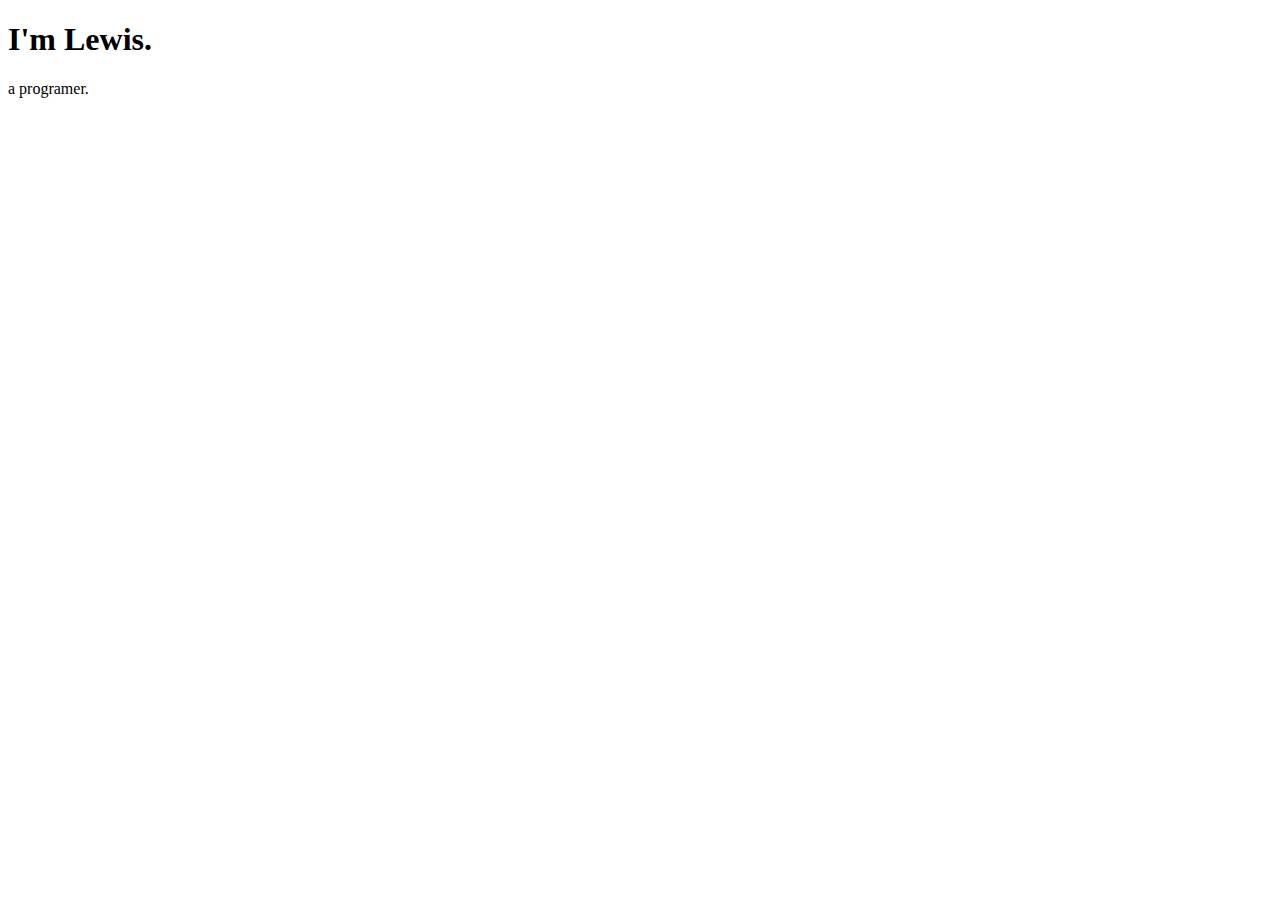
==== index.html @ e7e26e8f "cv" ====
<!DOCTYPE html>
<html lang="en">
<head>
    <meta charset="UTF-8">
    <meta http-equiv="X-UA-Compatible" content="IE=edge">
    <meta name="viewport" content="width=device-width, initial-scale=1.0">
    <title>Lewis-work</title>
    <link rel="stylesheet" href="css/styles.css">
    <link rel="icon" href="favicon.ico?v=2">
</head>
<body>
    <h1>I'm Lewis.</h1>
    <p>a programer.</p>
</body>
</html>
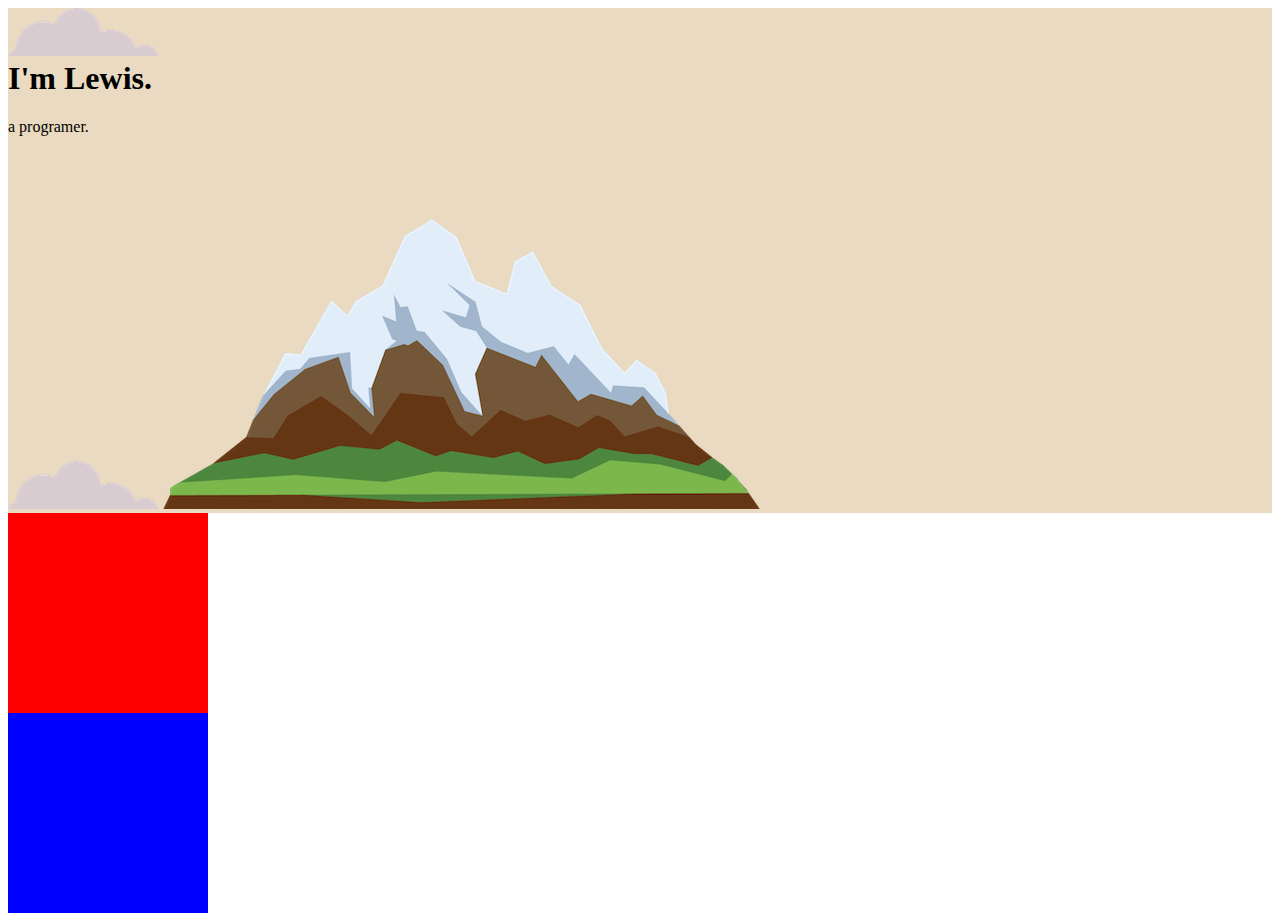
==== commit 77b2aa30: "applied-css" ====
--- a/index.html
+++ b/index.html
@@ -9,7 +9,15 @@
     <link rel="icon" href="favicon.ico?v=2">
 </head>
 <body>
-    <h1>I'm Lewis.</h1>
-    <p>a programer.</p>
+    <div class="topcontainer">
+        <img src="/images/cloud.png" alt="cloud-img">
+        <h1>I'm Lewis.</h1>
+        <p>a programer.</p>
+        <img src="/images/cloud.png" alt="cloud-img">
+        <img src="/images/mountain.png" alt="mountain-img">
+    </div>
+    <div class="middlecontainer"></div>
+    <div class="bottomcontainer"></div>
+    
 </body>
 </html>--- a/css/styles.css
+++ b/css/styles.css
@@ -0,0 +1,27 @@
+body{
+    margin: 50;
+    border:5;
+    padding: 0;
+}
+h1{
+    margin-top: 0;
+}
+
+div{
+    background-color: #E9DAC1;
+    
+    
+}
+.middlecontainer{
+    background-color: red;
+    height: 200px;
+    width: 200px;
+    
+}
+.bottomcontainer{
+    background-color: blue;
+    height: 200px;
+    width: 200px;
+      
+}
+
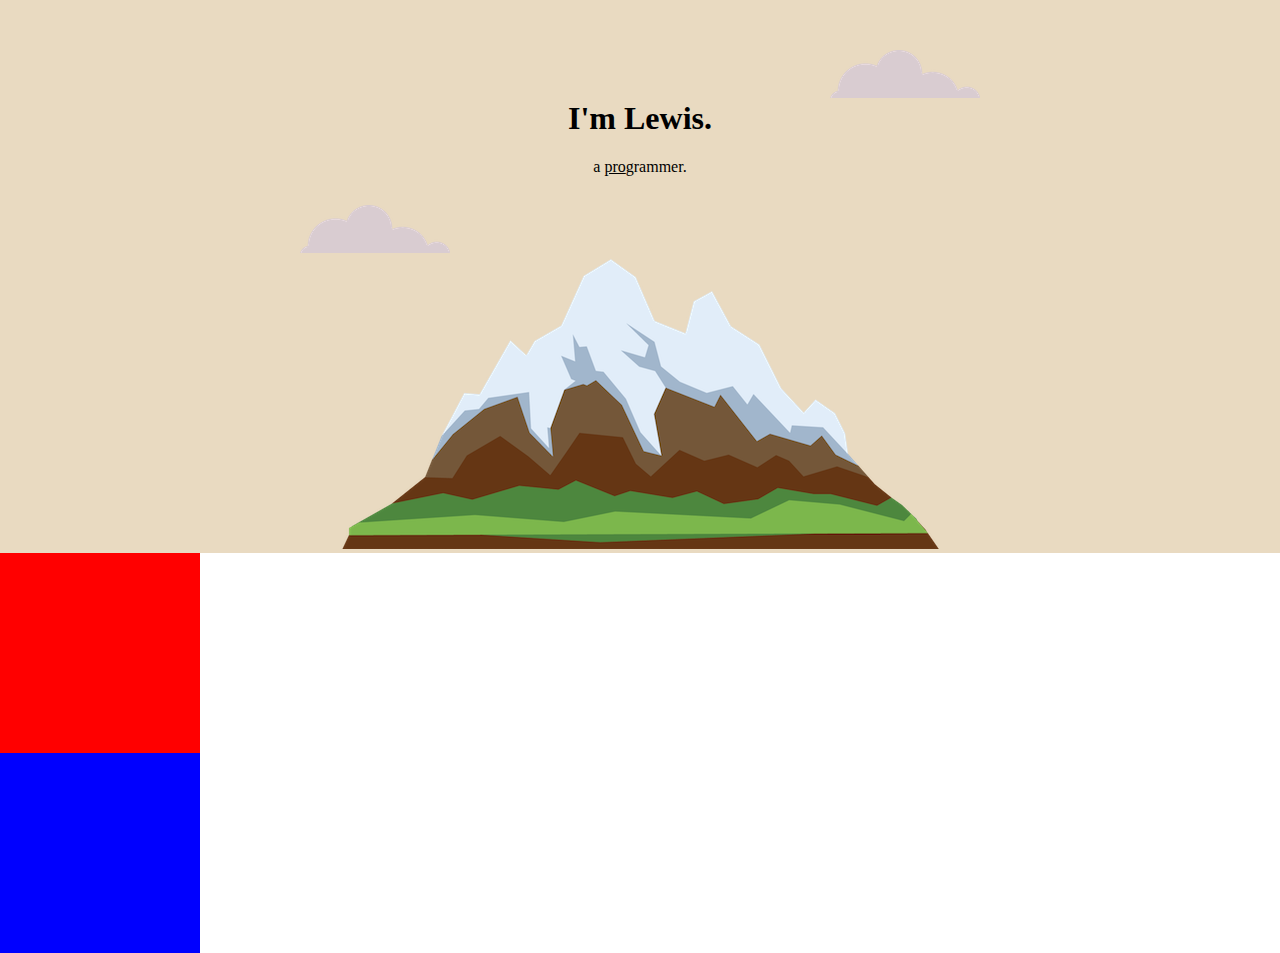
==== commit d4723535: "updated-styling" ====
--- a/index.html
+++ b/index.html
@@ -10,14 +10,18 @@
 </head>
 <body>
     <div class="topcontainer">
-        <img src="/images/cloud.png" alt="cloud-img">
+        <img  class="top-cloud" src="/images/cloud.png" alt="cloud-img">
         <h1>I'm Lewis.</h1>
-        <p>a programer.</p>
-        <img src="/images/cloud.png" alt="cloud-img">
+        <p>a <span class="pro">pro</span>grammer.</p>
+        <img  class="bottom-cloud"src="/images/cloud.png" alt="cloud-img">
         <img src="/images/mountain.png" alt="mountain-img">
     </div>
-    <div class="middlecontainer"></div>
-    <div class="bottomcontainer"></div>
+    <div class="middlecontainer">
+
+    </div>
+    <div class="bottomcontainer">
+
+    </div>
     
 </body>
 </html>--- a/css/styles.css
+++ b/css/styles.css
@@ -1,15 +1,16 @@
+
 body{
-    margin: 50;
-    border:5;
-    padding: 0;
+    margin: 0;
+    text-align: center;
 }
 h1{
     margin-top: 0;
 }
 
-div{
+.topcontainer{
     background-color: #E9DAC1;
-    
+    position: relative;
+    padding-top: 100px;
     
 }
 .middlecontainer{
@@ -24,4 +25,19 @@
     width: 200px;
       
 }
+.pro{
+    text-decoration: underline ;
+   
+}
 
+
+.bottom-cloud{
+    position: absolute;
+    left: 300px;
+    bottom: 300px;
+}
+.top-cloud{
+    position: absolute;
+    right: 300px;
+    top: 50px;
+}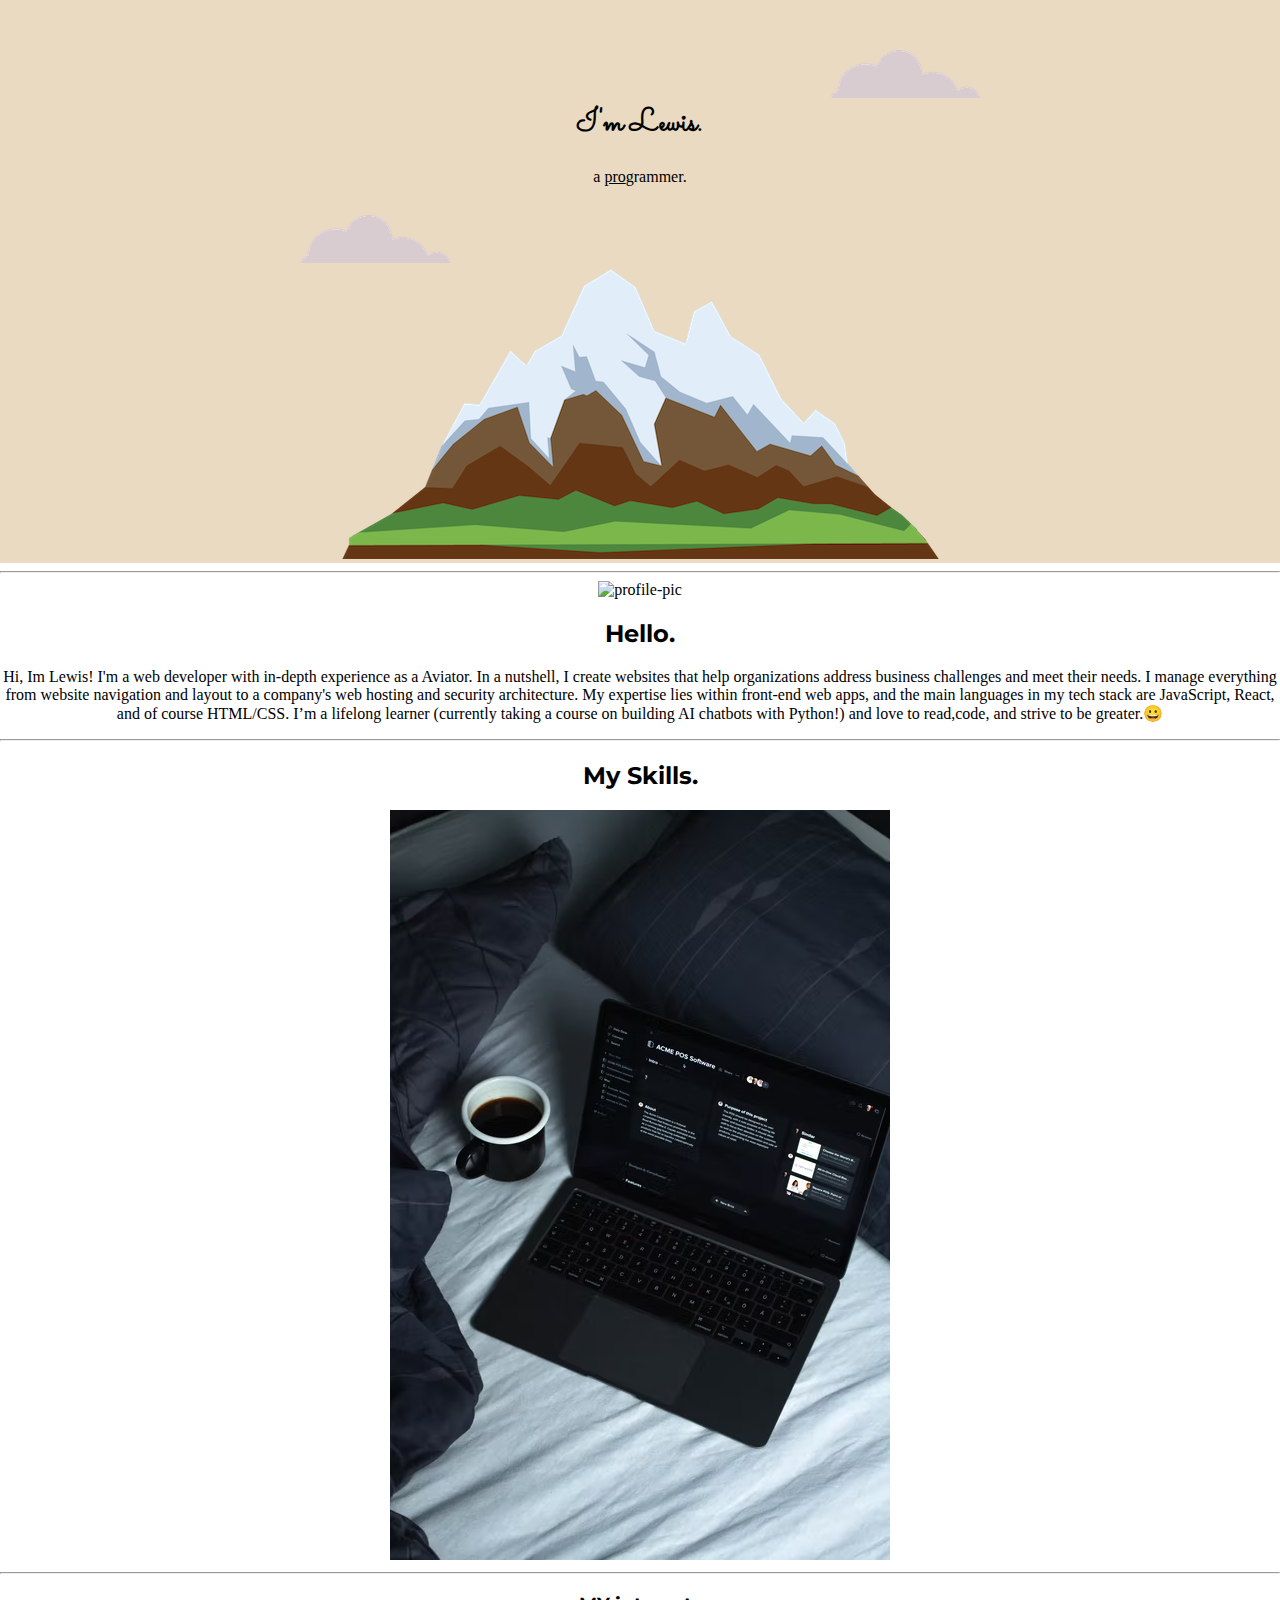
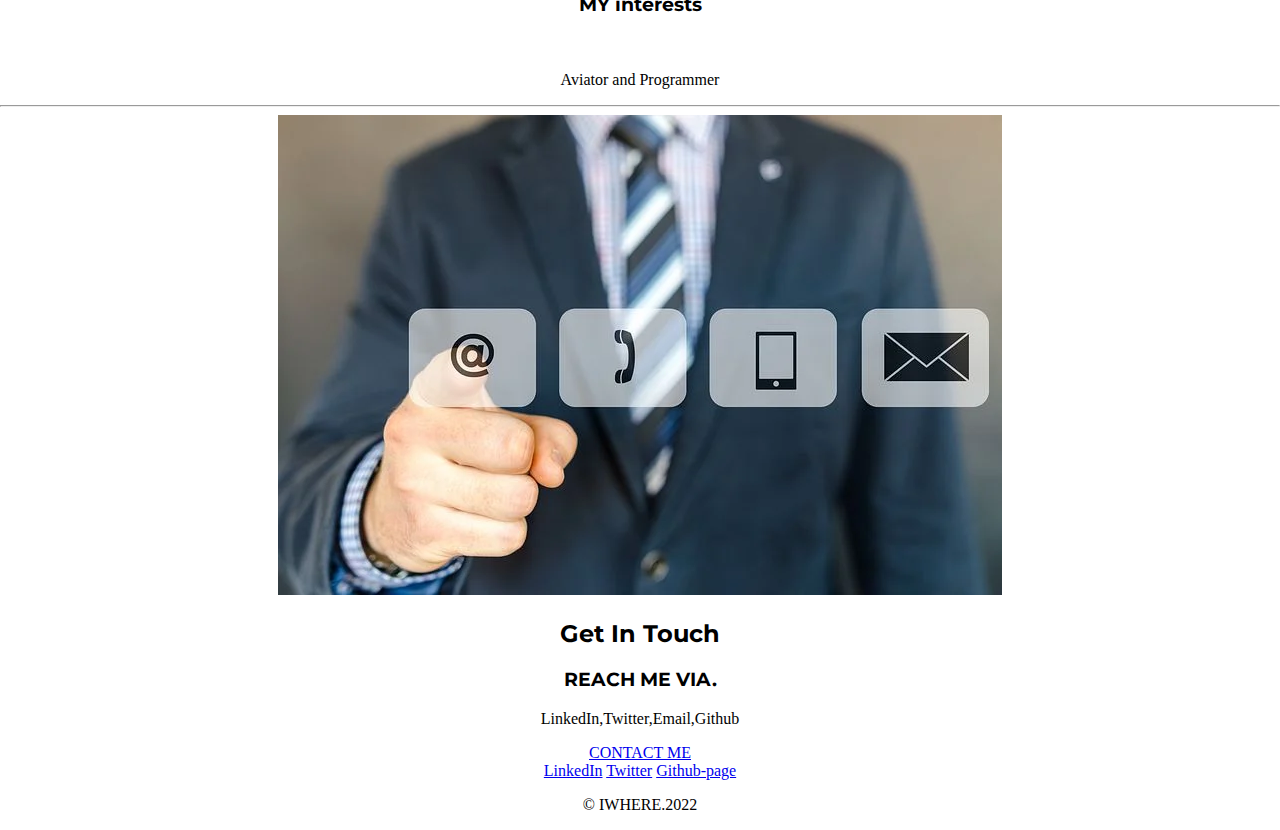
==== commit f2bf8641: "cv-progress" ====
--- a/index.html
+++ b/index.html
@@ -7,6 +7,9 @@
     <title>Lewis-work</title>
     <link rel="stylesheet" href="css/styles.css">
     <link rel="icon" href="favicon.ico?v=2">
+    <link rel="preconnect" href="https://fonts.googleapis.com">
+<link rel="preconnect" href="https://fonts.gstatic.com" crossorigin>
+<link href="https://fonts.googleapis.com/css2?family=Montserrat&family=Poppins:ital,wght@1,300&family=Sacramento&display=swap" rel="stylesheet">
 </head>
 <body>
     <div class="topcontainer">
@@ -16,12 +19,52 @@
         <img  class="bottom-cloud"src="/images/cloud.png" alt="cloud-img">
         <img src="/images/mountain.png" alt="mountain-img">
     </div>
-    <div class="middlecontainer">
-
-    </div>
-    <div class="bottomcontainer">
-
-    </div>
+    <hr>
+    <div class="middle-container">
+        <div class="profile">
+          <img src="https://media.giphy.com/media/ho0xXatV7b3Fo1ZRXN/giphy.gif" alt="profile-pic">
+          <h2>Hello.</h2>
+          <p>Hi, Im Lewis! I'm a web developer with in-depth experience as a Aviator. In a nutshell, 
+              I create websites that help organizations address business challenges and meet their needs. 
+              I manage everything from website navigation and layout to a company's web hosting and security architecture. My expertise lies within front-end web apps, and the main languages in my tech stack are JavaScript, React, and of course HTML/CSS. I’m a lifelong learner (currently taking a course on building AI chatbots with Python!)
+               and love to read,code, and strive to be greater.😀</p>
+        </div>
+        <hr>
+        <div class="skills">
+          <h2>My Skills.</h2>
+          <div class="skill-row">
+            <img class="" src="/images/photo-1596003906949-67221c37965c.avif" alt="programming-img">
+            <hr>
+            <h3>MY interests</h3>
+            
+            <p></p>
+            
+          </div>
+          
+          <div class="skill-row">
+            <img class="" src="https://media.giphy.com/media/h3u7w8BR07IHDsnzQw/giphy.gif" alt="">
+            <h3></h3>
+            <p>Aviator and Programmer</p>
+          </div>
+        </div>
+        <hr>
+        <div class="contact-me">
+            <img src="/images/contact-us-2993000__480.webp" alt="">
+          <h2>Get In Touch</h2>
+          <h3>REACH ME VIA.</h3>
+          <p>LinkedIn,Twitter,Email,Github</p>
+          <a class="btn" href="https://mail.google.com/mail/u/1/#inbox">CONTACT ME</a>
+        </div>
+      </div>
+      
+      
+      <div class="bottom-container">
+        <a class="footer-link" href="https://www.linkedin.com/feed/">LinkedIn</a>
+        <a class="footer-link" href="https://twitter.com/home">Twitter</a>
+        <a class="footer-link" href="https://github.com/">Github-page</a>
+        <p>© IWHERE.2022</p>
+      </div>
+      
     
 </body>
 </html>--- a/css/styles.css
+++ b/css/styles.css
@@ -2,9 +2,19 @@
 body{
     margin: 0;
     text-align: center;
+    font-family: 'Brush Script MT', cursive;
 }
 h1{
     margin-top: 0;
+    font-family: 'sacramento', cursive;
+}
+h2{
+    font-family: 'montserrat', sans-serif;
+
+}
+h3{
+    font-family: 'montserrat', sans-serif;
+
 }
 
 .topcontainer{
@@ -14,15 +24,11 @@
     
 }
 .middlecontainer{
-    background-color: red;
-    height: 200px;
-    width: 200px;
+  
     
 }
 .bottomcontainer{
-    background-color: blue;
-    height: 200px;
-    width: 200px;
+   
       
 }
 .pro{
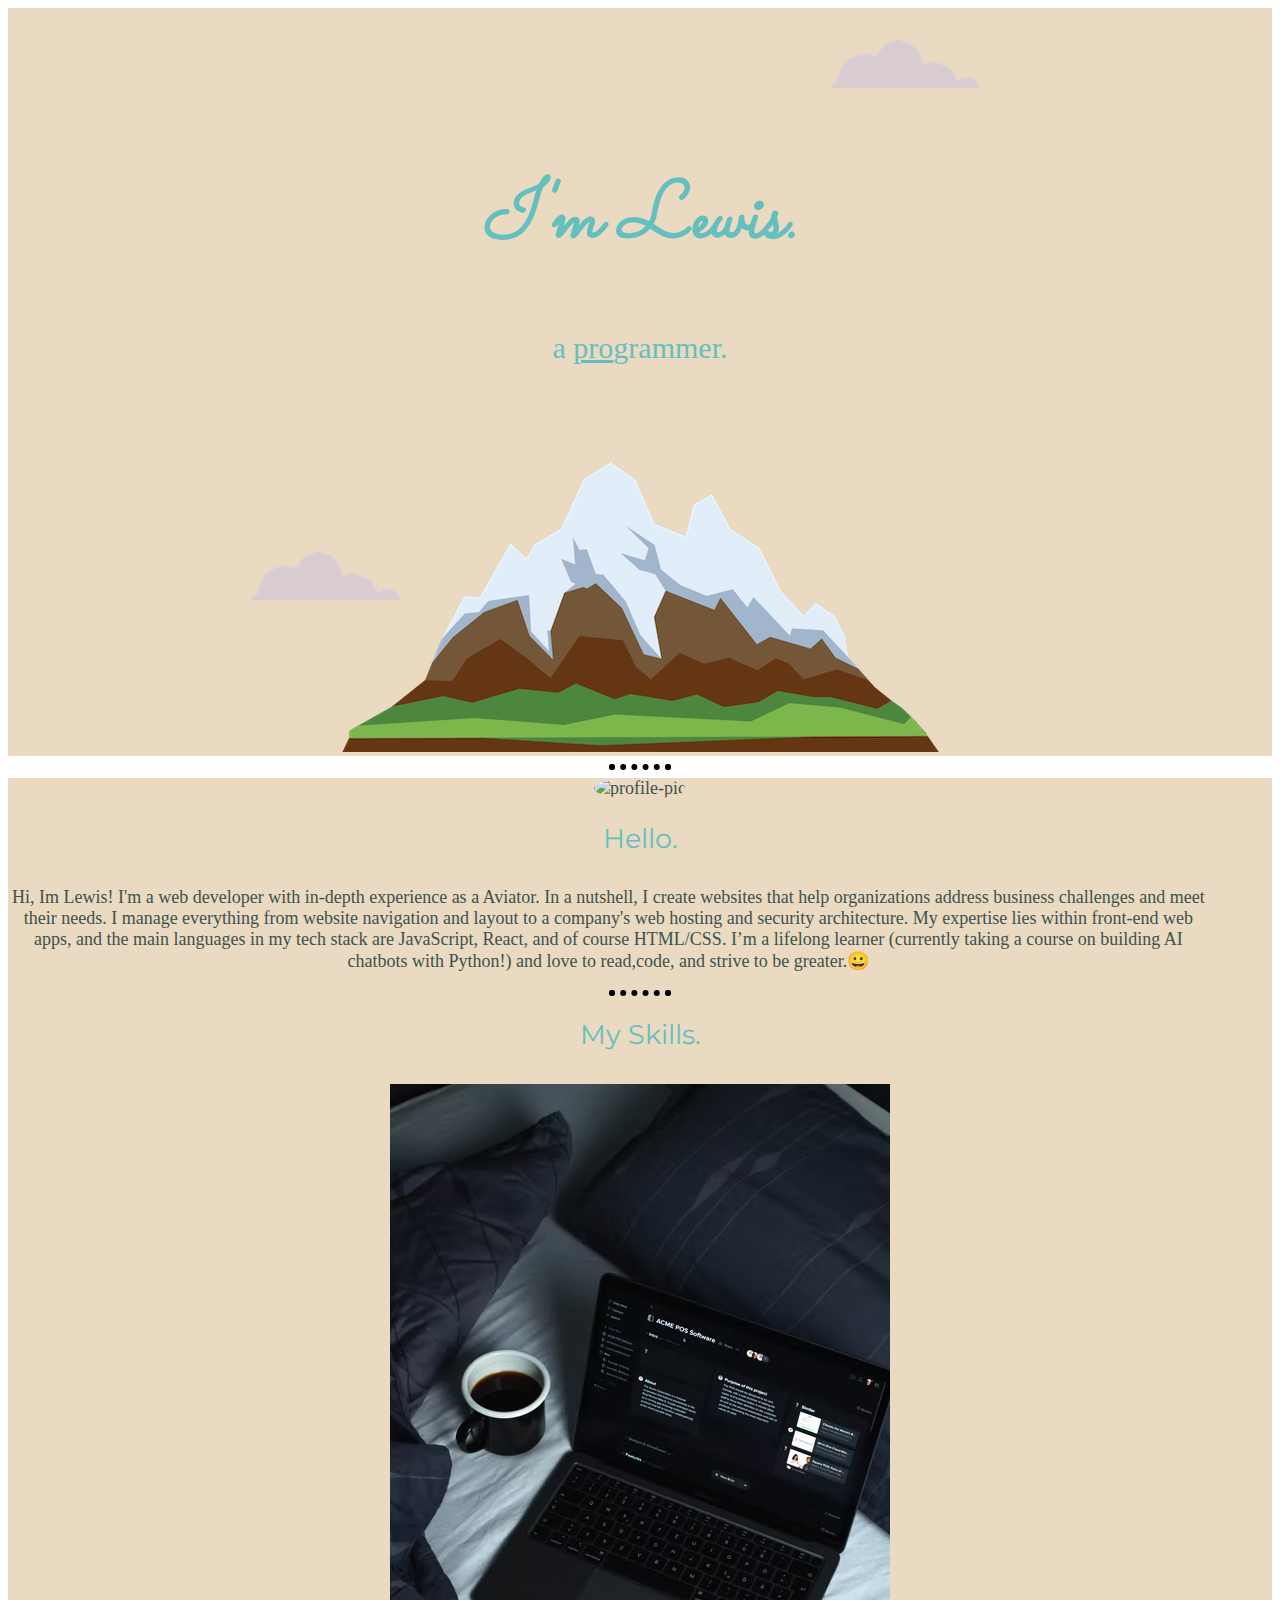
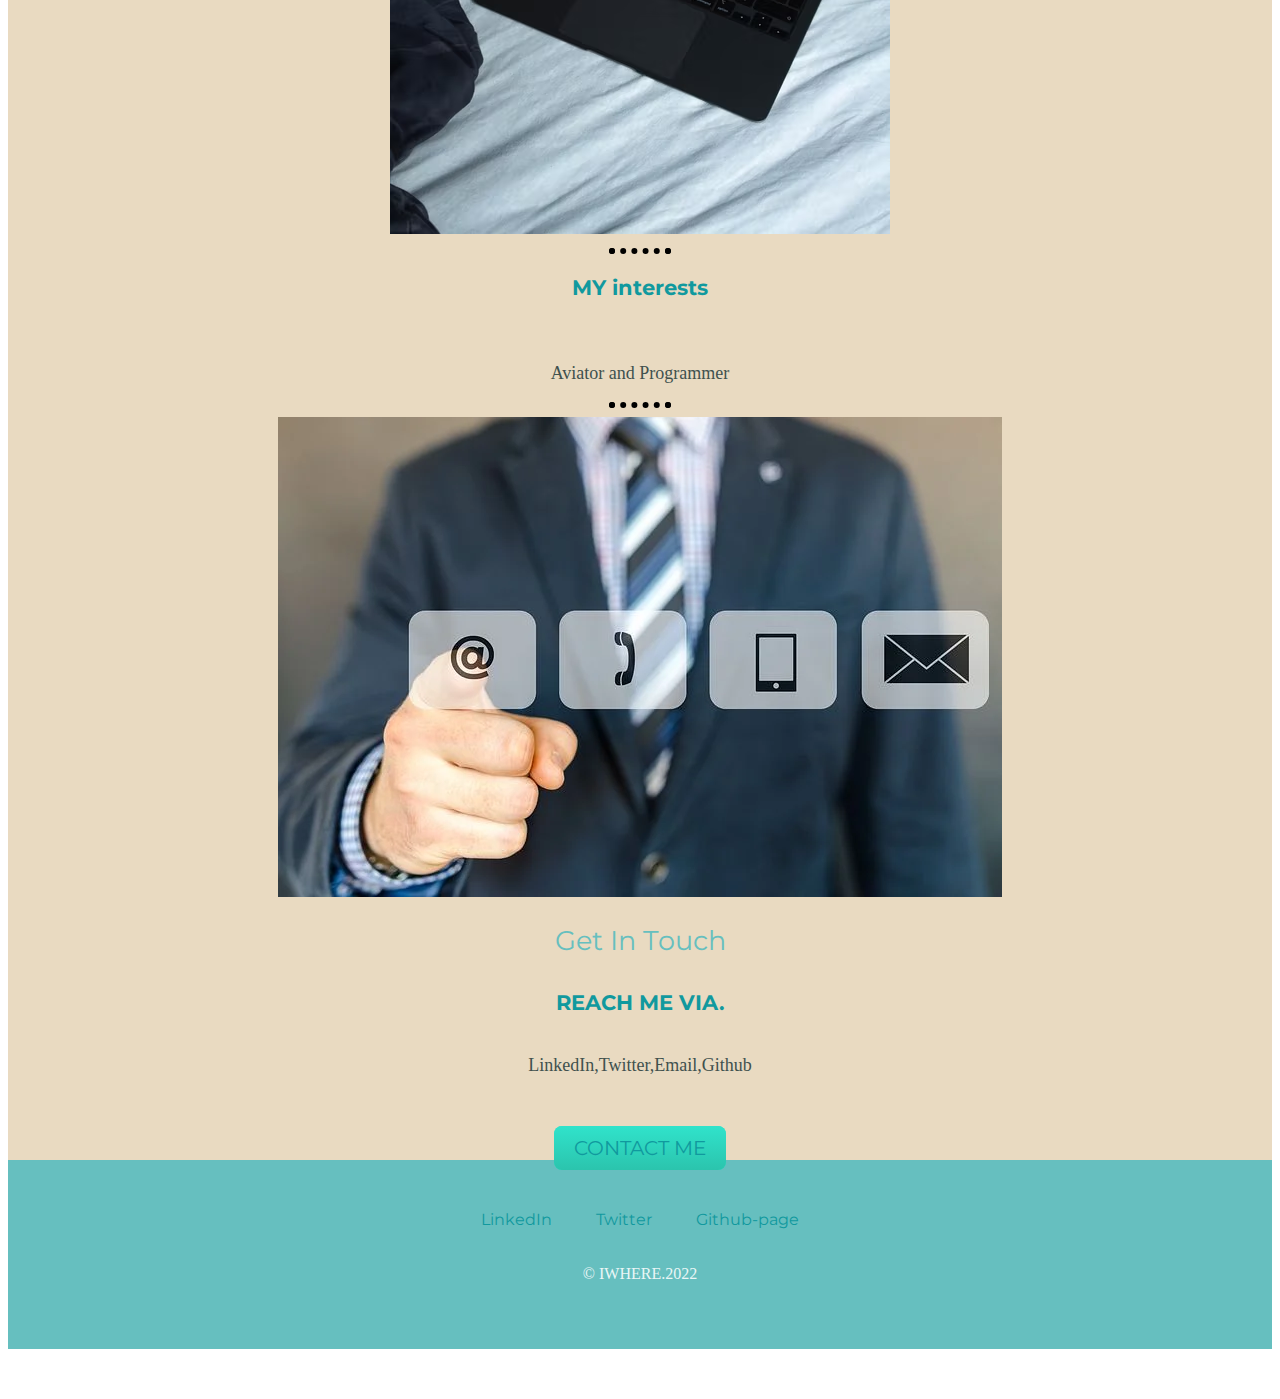
==== commit 9e4d07d7: "final styling" ====
--- a/index.html
+++ b/index.html
@@ -14,17 +14,17 @@
 <body>
     <div class="topcontainer">
         <img  class="top-cloud" src="/images/cloud.png" alt="cloud-img">
-        <h1>I'm Lewis.</h1>
-        <p>a <span class="pro">pro</span>grammer.</p>
+        <h1><em>I'm Lewis.</em></h1>
+        <p class="direct">a <span class="pro">pro</span>grammer.</p>
         <img  class="bottom-cloud"src="/images/cloud.png" alt="cloud-img">
         <img src="/images/mountain.png" alt="mountain-img">
     </div>
     <hr>
     <div class="middle-container">
         <div class="profile">
-          <img src="https://media.giphy.com/media/ho0xXatV7b3Fo1ZRXN/giphy.gif" alt="profile-pic">
+          <img class="nft"src="https://media.giphy.com/media/ho0xXatV7b3Fo1ZRXN/giphy.gif" alt="profile-pic">
           <h2>Hello.</h2>
-          <p>Hi, Im Lewis! I'm a web developer with in-depth experience as a Aviator. In a nutshell, 
+          <p class="intro">Hi, Im Lewis! I'm a web developer with in-depth experience as a Aviator. In a nutshell, 
               I create websites that help organizations address business challenges and meet their needs. 
               I manage everything from website navigation and layout to a company's web hosting and security architecture. My expertise lies within front-end web apps, and the main languages in my tech stack are JavaScript, React, and of course HTML/CSS. I’m a lifelong learner (currently taking a course on building AI chatbots with Python!)
                and love to read,code, and strive to be greater.😀</p>
@@ -33,7 +33,7 @@
         <div class="skills">
           <h2>My Skills.</h2>
           <div class="skill-row">
-            <img class="" src="/images/photo-1596003906949-67221c37965c.avif" alt="programming-img">
+            <img class="program" src="/images/photo-1596003906949-67221c37965c.avif" alt="programming-img">
             <hr>
             <h3>MY interests</h3>
             
@@ -42,7 +42,7 @@
           </div>
           
           <div class="skill-row">
-            <img class="" src="https://media.giphy.com/media/h3u7w8BR07IHDsnzQw/giphy.gif" alt="">
+            <img class="giphy" src="https://media.giphy.com/media/h3u7w8BR07IHDsnzQw/giphy.gif" alt="">
             <h3></h3>
             <p>Aviator and Programmer</p>
           </div>
@@ -52,7 +52,7 @@
             <img src="/images/contact-us-2993000__480.webp" alt="">
           <h2>Get In Touch</h2>
           <h3>REACH ME VIA.</h3>
-          <p>LinkedIn,Twitter,Email,Github</p>
+          <p class="contact-message">LinkedIn,Twitter,Email,Github</p>
           <a class="btn" href="https://mail.google.com/mail/u/1/#inbox">CONTACT ME</a>
         </div>
       </div>
@@ -62,7 +62,7 @@
         <a class="footer-link" href="https://www.linkedin.com/feed/">LinkedIn</a>
         <a class="footer-link" href="https://twitter.com/home">Twitter</a>
         <a class="footer-link" href="https://github.com/">Github-page</a>
-        <p>© IWHERE.2022</p>
+        <p class="copyright">© IWHERE.2022</p>
       </div>
       
     
--- a/css/styles.css
+++ b/css/styles.css
@@ -1,49 +1,129 @@
 
 body{
-    margin: 0;
+    
+    margin-bottom: 50px;
     text-align: center;
     font-family: 'Brush Script MT', cursive;
+    color: #40514e;
+}
+.nft{
+    
+    border-radius: 50%;
 }
 h1{
-    margin-top: 0;
+    margin: 50px auto 0 auto 0;
     font-family: 'sacramento', cursive;
+    font-size: 80px; 
+    color: #66bfbf;
+    
 }
 h2{
     font-family: 'montserrat', sans-serif;
-
+    color: #66bfbf;
+    font-weight: normal;
+    padding-bottom: 10px;
 }
 h3{
     font-family: 'montserrat', sans-serif;
+    color: #11999e;
 
 }
 
 .topcontainer{
     background-color: #E9DAC1;
-    position: relative;
+    /* position: relative; */
     padding-top: 100px;
+    margin-bottom: 0px;
+    
     
 }
-.middlecontainer{
-  
+.middle-container{
+    background-color: #E9DAC1;
+  font-size: large;
+ 
     
 }
-.bottomcontainer{
-   
+.bottom-container{
+    background-color: #66bfbf;
+    padding: 50px 0 30px;
+    
       
 }
 .pro{
     text-decoration: underline ;
+    
    
+}
+.intro{
+    width: 95%;
+}
+.direct{
+    font-size: 30px;
+    color: #66bfbf;
+    color: #66bfbf;
 }
 
 
 .bottom-cloud{
     position: absolute;
-    left: 300px;
+    left: 250px;
     bottom: 300px;
 }
 .top-cloud{
     position: absolute;
     right: 300px;
-    top: 50px;
-}+    top: 40px;
+}
+
+    
+hr{
+    border:dotted#eaf6f6 6px;
+    border-bottom: none;
+    width: 4%;
+          border-color: black;
+}
+.contact-message{
+    width: 40%;
+    margin: 40px auto 60px;
+}
+.copyright{
+    color: #eaf6f6;
+    font-size: 1rem;
+    padding: 20px 0;
+}
+.btn {
+    background: #30E3CB;
+    background-image: -webkit-linear-gradient(top, #30E3CB, #2BC4AD);
+    background-image: -moz-linear-gradient(top, #30E3CB, #2BC4AD);
+    background-image: -ms-linear-gradient(top, #30E3CB, #2BC4AD);
+    background-image: -o-linear-gradient(top, #30E3CB, #2BC4AD);
+    background-image: linear-gradient(to bottom, #30E3CB, #2BC4AD);
+    -webkit-border-radius: 8;
+    -moz-border-radius: 8;
+    border-radius: 8px;
+    font-family:'montserrat',sans-serif
+    color: #ffffff;
+    font-size: 20px;
+    padding: 10px 20px 10px 20px;
+    text-decoration: none;
+  }
+  
+  .btn:hover {
+    background: #3cb0fd;
+    background-image: -webkit-linear-gradient(top, #3cb0fd, #3498db);
+    background-image: -moz-linear-gradient(top, #3cb0fd, #3498db);
+    background-image: -ms-linear-gradient(top, #3cb0fd, #3498db);
+    background-image: -o-linear-gradient(top, #3cb0fd, #3498db);
+    background-image: linear-gradient(to bottom, #3cb0fd, #3498db);
+    text-decoration: none;
+  }
+  a{
+      color: #11999e;
+      font-family:'montserrat',sans-serif;
+      margin: 10px 20px; 
+      text-decoration: none;  
+
+  }
+  a:hover{
+      color: #eaf6f6;
+  }
